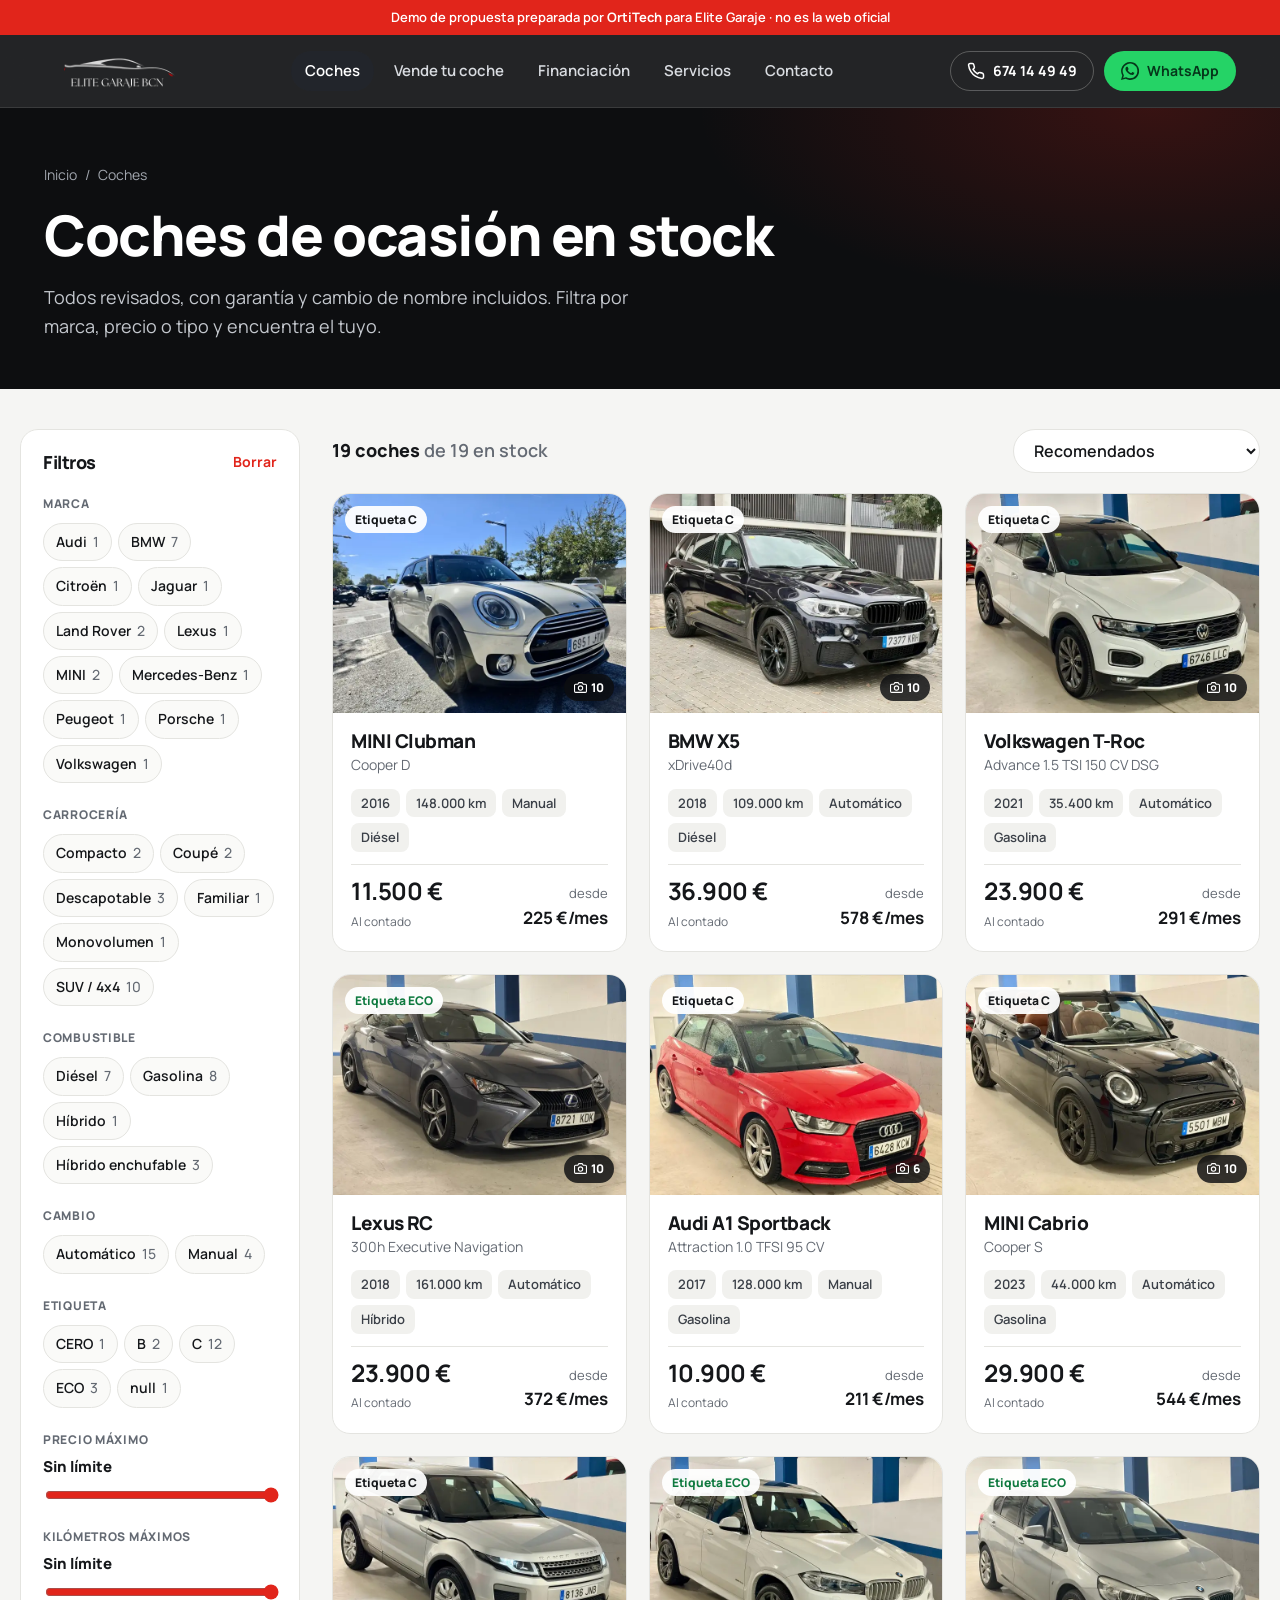
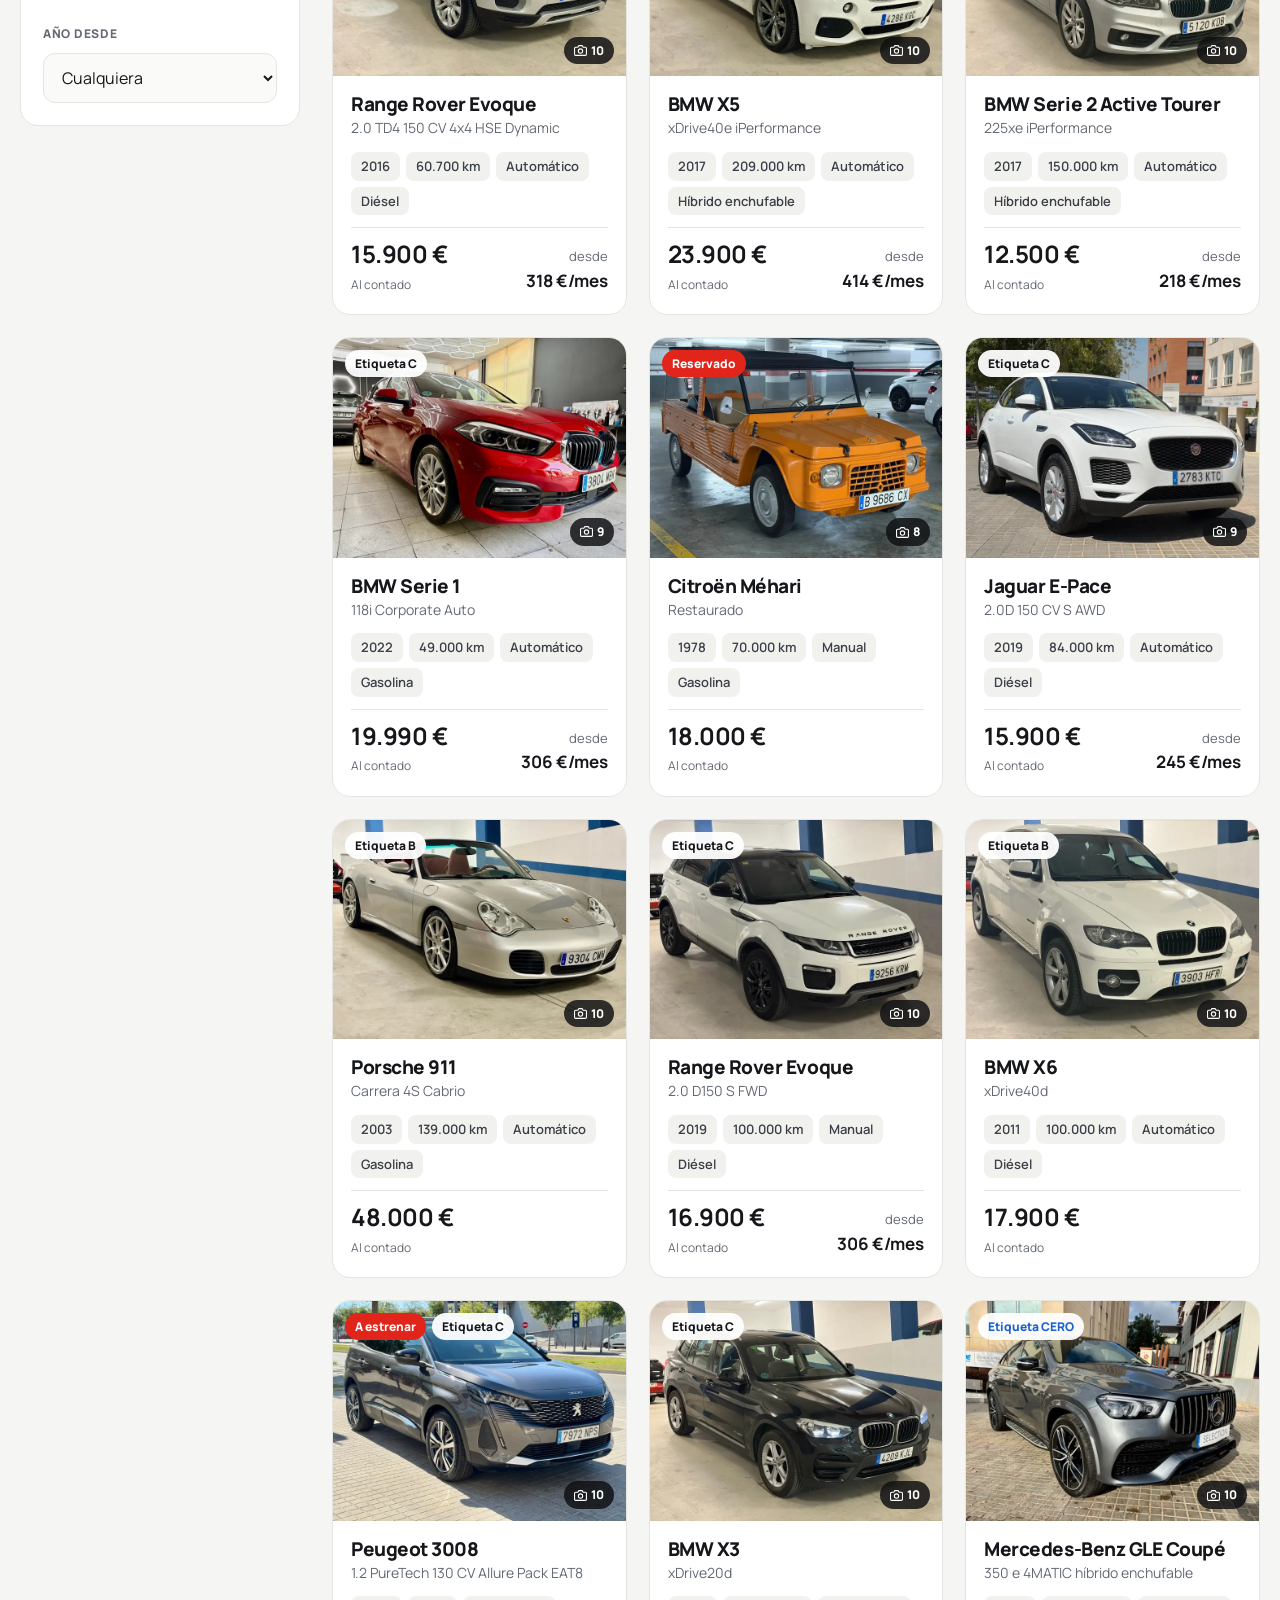
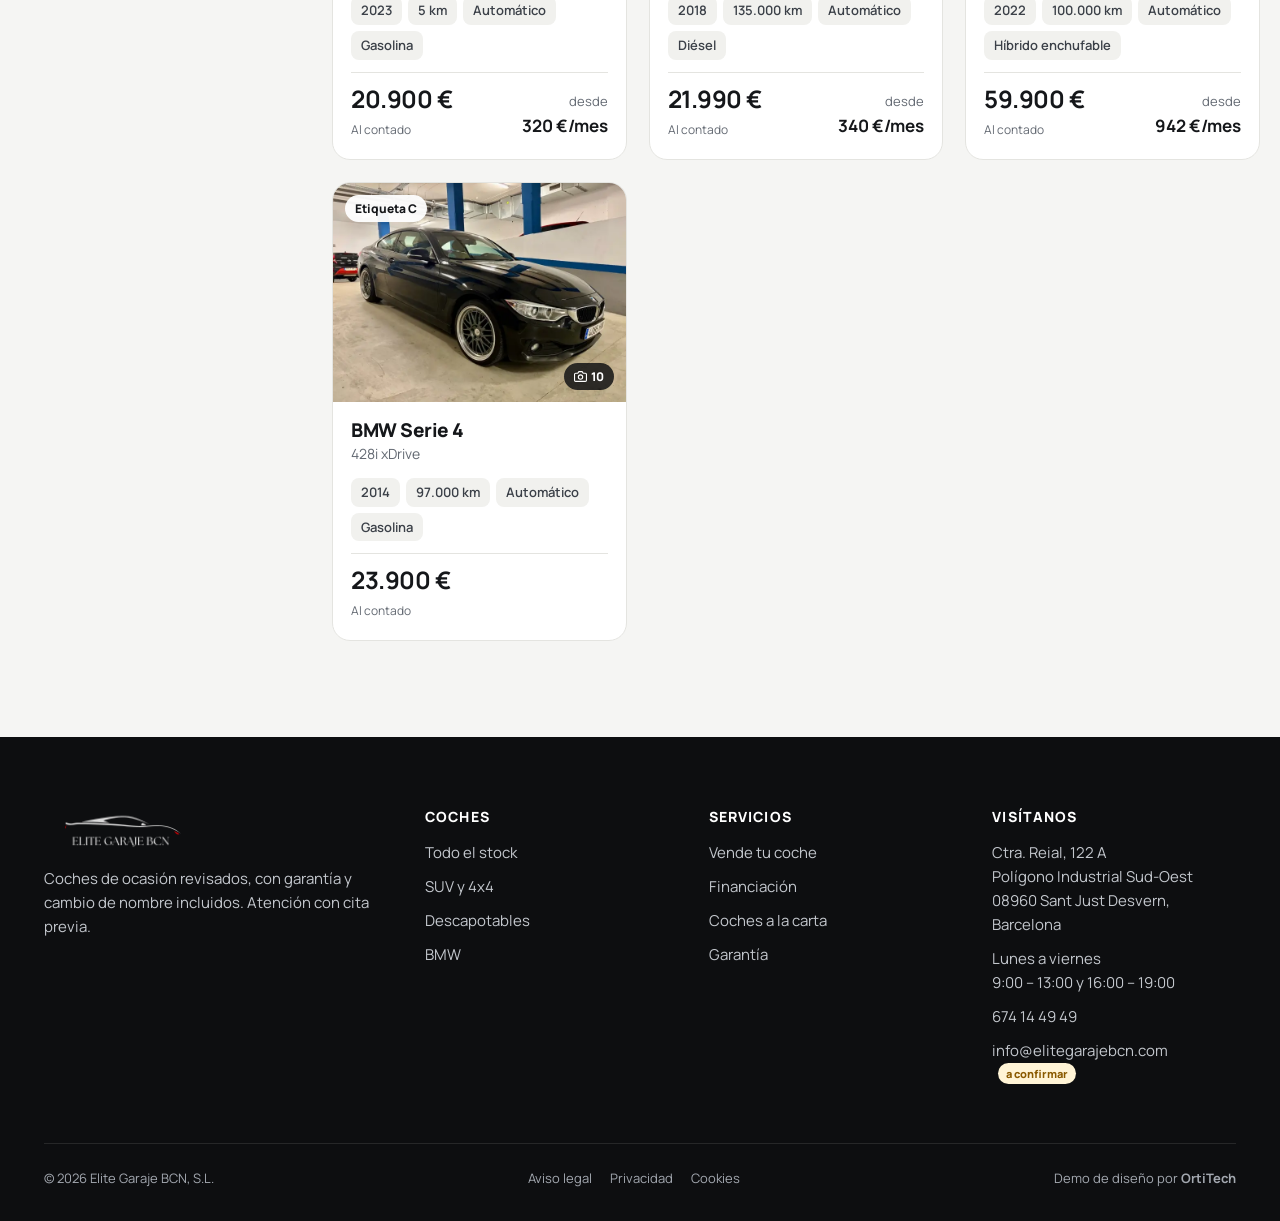
==== elitegaraje/coche.html @ fd4e3a46 "Demo Elite Garaje: web nueva de concesionario con el stock real Stock de 19 coches con filtros y fic" ====
<!doctype html>
<html lang="es">
<head>
<meta charset="utf-8">
<meta name="viewport" content="width=device-width, initial-scale=1, viewport-fit=cover">
<meta name="robots" content="noindex, nofollow">
<title>Coche · Elite Garaje (demo de OrtiTech)</title>
<meta name="description" content="Demo de propuesta preparada por OrtiTech para Elite Garaje. No es la web oficial del concesionario.">
<meta name="theme-color" content="#0d0e10">
<link rel="icon" href="img/favicon.png">
<link rel="preconnect" href="https://fonts.googleapis.com">
<link rel="preconnect" href="https://fonts.gstatic.com" crossorigin>
<link href="https://fonts.googleapis.com/css2?family=Manrope:wght@400;500;600;700;800&display=swap" rel="stylesheet">
<link rel="stylesheet" href="css/styles.css?v=4">
</head>
<body data-page="coche">
<div id="top"></div>

<main>
  <div class="wrap">
    <nav class="crumbs" aria-label="Migas" style="margin:22px 0 0;color:var(--muted)"><a href="index.html">Inicio</a><span>/</span><a href="coches.html">Coches</a><span>/</span><span id="crumb"></span></nav>
    <div class="detail">
      <div>
        <div class="gallery" id="gallery"></div>
        <div id="info" style="margin-top:18px"></div>
      </div>
      <aside class="buy" id="buy"></aside>
    </div>
  </div>

  <section style="padding-top:0">
    <div class="wrap">
      <div class="head"><div><span class="eyebrow">También te puede interesar</span><h2 class="title">Coches parecidos</h2></div><a class="btn ghost" href="coches.html">Ver todo el stock →</a></div>
      <div class="grid" id="parecidos"></div>
    </div>
  </section>
</main>

<div class="modal" id="modal" role="dialog" aria-modal="true" aria-labelledby="m-title">
  <div class="panel">
    <button class="x" aria-label="Cerrar">×</button>
    <form class="demo-form" style="display:grid;gap:16px">
      <div><h2 id="m-title" style="font-size:24px">Me interesa este coche</h2><p class="muted" id="m-coche" style="margin-top:6px"></p></div>
      <div class="row2">
        <div class="field"><label for="m-nombre">Nombre</label><input id="m-nombre" name="nombre" required autocomplete="name"></div>
        <div class="field"><label for="m-tel">Teléfono</label><input id="m-tel" name="telefono" type="tel" required autocomplete="tel"></div>
      </div>
      <div class="field"><label for="m-email">Email</label><input id="m-email" name="email" type="email" autocomplete="email"></div>
      <div class="field"><label for="m-msg">¿Algo que quieras preguntar?</label><textarea id="m-msg" name="mensaje" placeholder="Por ejemplo: ¿puedo ir a verlo el sábado? ¿Aceptáis mi coche como parte del pago?"></textarea></div>
      <label class="check"><input type="checkbox" required> He leído y acepto la política de privacidad.</label>
      <button class="btn red block" type="submit">Enviar</button>
      <p class="note">Demo: este formulario no envía nada. En la web real, os llega al momento al email y al móvil.</p>
    </form>
    <div class="done"><div class="ok"><i data-i="check"></i></div><h3>¡Recibido!</h3><p class="muted">Te llamamos en breve para resolver tus dudas y darte cita.</p></div>
  </div>
</div>

<div id="bottom"></div>
<script src="js/coches.js?v=4"></script>
<script src="js/app.js?v=4"></script>
</body>
</html>
---- elitegaraje/css/styles.css ----
/* Elite Garaje · demo de OrtiTech */
:root {
  --ink: #0d0e10;
  --ink-2: #16181c;
  --ink-3: #22252b;
  --paper: #f5f5f3;
  --card: #ffffff;
  --line: #e4e4e0;
  --line-dark: rgba(255, 255, 255, .1);
  --text: #15171a;
  --muted: #646a73;
  --muted-dark: #a3a8b0;
  --red: #e1251b;
  --red-2: #ff4136;
  --green: #1f9d55;
  --radius: 18px;
  --radius-s: 12px;
  --shadow: 0 1px 2px rgba(13, 14, 16, .05), 0 8px 28px rgba(13, 14, 16, .07);
  --wrap: 1240px;
  --font: "Manrope", -apple-system, BlinkMacSystemFont, "Segoe UI", Roboto, sans-serif;
}

*, *::before, *::after { box-sizing: border-box; }
html { -webkit-text-size-adjust: 100%; scroll-behavior: smooth; }
body {
  margin: 0; background: var(--paper); color: var(--text); font: 16px/1.6 var(--font);
  -webkit-font-smoothing: antialiased; overflow-x: hidden;
}
img { max-width: 100%; display: block; }
a { color: inherit; }
button, input, select, textarea { font: inherit; color: inherit; }
h1, h2, h3, h4 { margin: 0; line-height: 1.12; letter-spacing: -.025em; font-weight: 800; }
p { margin: 0; }
.wrap { width: 100%; max-width: var(--wrap); margin: 0 auto; padding: 0 24px; }
.sr { position: absolute; width: 1px; height: 1px; overflow: hidden; clip: rect(0 0 0 0); }

/* Franja de demo */
.demo-bar {
  position: relative; z-index: 70; background: var(--red); color: #fff; font-size: 13px; font-weight: 600;
  text-align: center; padding: 7px 16px;
}
.demo-bar .short { display: none; }

/* Navegación */
.nav {
  position: sticky; top: 0; z-index: 60; background: rgba(13, 14, 16, .9); color: #fff;
  backdrop-filter: saturate(1.4) blur(14px); -webkit-backdrop-filter: saturate(1.4) blur(14px);
  border-bottom: 1px solid var(--line-dark);
}
.nav .wrap { display: flex; align-items: center; justify-content: space-between; height: 72px; gap: 20px; }
.nav .logo img { height: 38px; width: auto; }
.nav ul { display: flex; gap: 6px; list-style: none; margin: 0; padding: 0; }
.nav ul a {
  display: block; padding: 8px 14px; border-radius: 999px; text-decoration: none; font-size: 15px;
  font-weight: 600; color: #d9dce1; transition: background .2s, color .2s;
}
.nav ul a:hover { background: var(--ink-3); color: #fff; }
.nav ul a.on { color: #fff; background: var(--ink-3); }
.nav .right { display: flex; align-items: center; gap: 10px; }
.burger {
  display: none; width: 44px; height: 44px; border: 1px solid var(--line-dark); border-radius: 12px;
  background: transparent; cursor: pointer; align-items: center; justify-content: center;
}
.burger span, .burger span::before, .burger span::after {
  display: block; width: 18px; height: 2px; background: #fff; border-radius: 2px; position: relative; content: "";
  transition: transform .25s, background .25s;
}
.burger span::before { position: absolute; top: -6px; }
.burger span::after { position: absolute; top: 6px; }
.nav.open .burger span { background: transparent; }
.nav.open .burger span::before { transform: translateY(6px) rotate(45deg); }
.nav.open .burger span::after { transform: translateY(-6px) rotate(-45deg); }

/* Botones */
.btn {
  display: inline-flex; align-items: center; justify-content: center; gap: 8px; min-height: 48px;
  padding: 0 22px; border-radius: 999px; border: 1px solid transparent; font-weight: 700; font-size: 15px;
  text-decoration: none; cursor: pointer; white-space: nowrap; transition: transform .15s, background .2s, border-color .2s, color .2s;
}
.btn:active { transform: scale(.98); }
.btn svg { width: 18px; height: 18px; flex: none; }
.btn.red { background: var(--red); color: #fff; }
.btn.red:hover { background: var(--red-2); }
.btn.dark { background: var(--ink); color: #fff; }
.btn.dark:hover { background: var(--ink-3); }
.btn.light { background: #fff; color: var(--ink); }
.btn.ghost { border-color: var(--line); background: transparent; }
.btn.ghost:hover { border-color: var(--text); }
.btn.ghost-dark { border-color: rgba(255, 255, 255, .25); color: #fff; background: transparent; }
.btn.ghost-dark:hover { border-color: #fff; }
.btn.wa { background: #25d366; color: #06371b; }
.btn.wa:hover { background: #3ee07a; }
.btn.sm { min-height: 40px; padding: 0 16px; font-size: 14px; }
.btn.block { width: 100%; }

/* Secciones */
section { padding: 96px 0; }
.dark { background: var(--ink); color: #fff; }
.dark .muted, .dark .lead { color: var(--muted-dark); }
.eyebrow {
  display: inline-flex; align-items: center; gap: 8px; font-size: 13px; font-weight: 800; letter-spacing: .12em;
  text-transform: uppercase; color: var(--red); margin-bottom: 14px;
}
.eyebrow::before { content: ""; width: 18px; height: 2px; background: currentColor; }
.title { font-size: clamp(30px, 4.2vw, 48px); }
.lead { font-size: 18px; color: var(--muted); max-width: 640px; margin-top: 16px; }
.muted { color: var(--muted); }
.head { display: flex; align-items: flex-end; justify-content: space-between; gap: 24px; margin-bottom: 40px; flex-wrap: wrap; }

/* Portada */
.hero {
  position: relative; overflow: hidden; padding: 72px 0 88px; color: #fff; background:
    radial-gradient(900px 500px at 85% 10%, rgba(225, 37, 27, .22), transparent 60%),
    radial-gradient(700px 400px at 0% 100%, rgba(255, 255, 255, .05), transparent 60%), var(--ink);
}
.hero .wrap { display: grid; grid-template-columns: 1.05fr 1fr; gap: 56px; align-items: center; }
.hero h1 { font-size: clamp(38px, 5.6vw, 68px); letter-spacing: -.035em; }
.hero h1 em { font-style: normal; color: var(--red-2); }
.hero .lead { color: #c3c7cd; font-size: 19px; }
.hero .ctas { display: flex; gap: 12px; margin-top: 32px; flex-wrap: wrap; }
.rating {
  display: inline-flex; align-items: center; gap: 10px; margin-bottom: 22px; padding: 6px 14px 6px 8px;
  border-radius: 999px; background: rgba(255, 255, 255, .06); border: 1px solid var(--line-dark); font-size: 14px; color: #d9dce1;
}
.rating b { color: #fff; }
.rating .stars { color: #fbbc04; letter-spacing: 1px; }
.rating .g { width: 22px; height: 22px; border-radius: 50%; background: #fff; display: grid; place-items: center; font-weight: 800; color: #4285f4; font-size: 13px; }

.mosaic { display: grid; grid-template-columns: 1fr 1fr; gap: 14px; transform: rotate(-2deg); }
.mosaic a { position: relative; display: block; border-radius: var(--radius); overflow: hidden; aspect-ratio: 4 / 3; background: var(--ink-3); }
.mosaic a:nth-child(2) { transform: translateY(28px); }
.mosaic a:nth-child(4) { transform: translateY(28px); }
.mosaic img { width: 100%; height: 100%; object-fit: cover; transition: transform .5s; }
.mosaic a:hover img { transform: scale(1.05); }
.mosaic span {
  position: absolute; left: 10px; bottom: 10px; right: 10px; padding: 6px 10px; border-radius: 10px;
  background: rgba(13, 14, 16, .78); backdrop-filter: blur(6px); font-size: 13px; font-weight: 700; display: flex; justify-content: space-between; gap: 8px;
}
.mosaic span i { font-style: normal; color: var(--red-2); white-space: nowrap; }

/* Buscador rápido */
.finder {
  position: relative; z-index: 3; margin-top: -44px; background: #fff; border-radius: 22px; box-shadow: var(--shadow);
  padding: 18px; display: grid; grid-template-columns: repeat(3, 1fr) auto; gap: 12px; border: 1px solid var(--line);
}
.field { display: flex; flex-direction: column; gap: 6px; }
.field label, .field .lbl { font-size: 12px; font-weight: 800; letter-spacing: .06em; text-transform: uppercase; color: var(--muted); }
.field input, .field select, .field textarea {
  width: 100%; min-height: 50px; border: 1px solid var(--line); background: #fafaf8; border-radius: var(--radius-s);
  padding: 12px 14px; font-size: 16px; outline: none; transition: border-color .2s, box-shadow .2s;
}
.field textarea { min-height: 120px; resize: vertical; }
.field input:focus, .field select:focus, .field textarea:focus { border-color: var(--text); box-shadow: 0 0 0 4px rgba(13, 14, 16, .06); background: #fff; }
.finder .btn { align-self: end; min-height: 50px; }

/* Ventajas */
.perks { padding: 56px 0 0; }
.perks .wrap { display: grid; grid-template-columns: repeat(4, 1fr); gap: 16px; }
.perk { display: flex; gap: 14px; align-items: flex-start; }
.perk .ic { flex: none; width: 46px; height: 46px; border-radius: 14px; background: #fff; border: 1px solid var(--line); display: grid; place-items: center; color: var(--red); }
.perk .ic svg { width: 22px; height: 22px; }
.perk b { display: block; font-size: 15px; }
.perk small { color: var(--muted); font-size: 14px; line-height: 1.45; display: block; }

/* Tarjetas de coche */
.grid { display: grid; grid-template-columns: repeat(3, 1fr); gap: 22px; }
.car {
  position: relative; display: flex; flex-direction: column; background: var(--card); border-radius: var(--radius);
  overflow: hidden; text-decoration: none; border: 1px solid var(--line); transition: transform .25s, box-shadow .25s;
}
.car:hover { transform: translateY(-3px); box-shadow: var(--shadow); }
.car .ph { position: relative; aspect-ratio: 4 / 3; background: #e9e9e5; overflow: hidden; }
.car .ph img { width: 100%; height: 100%; object-fit: cover; transition: transform .5s; }
.car:hover .ph img { transform: scale(1.04); }
.badges { position: absolute; top: 12px; left: 12px; display: flex; gap: 6px; flex-wrap: wrap; }
.badge {
  display: inline-flex; align-items: center; gap: 4px; padding: 4px 10px; border-radius: 999px; font-size: 12px;
  font-weight: 800; background: rgba(255, 255, 255, .94); color: var(--text);
}
.badge.red { background: var(--red); color: #fff; }
.badge.dark { background: rgba(13, 14, 16, .82); color: #fff; }
.tag-eco { color: #0f7a3f; }
.tag-cero { color: #1a5fd0; }
.car .count { position: absolute; right: 12px; bottom: 12px; }
.car .body { padding: 18px 18px 20px; display: flex; flex-direction: column; gap: 12px; flex: 1; }
.car h3 { font-size: 19px; }
.car .ver { color: var(--muted); font-size: 14px; margin-top: 2px; white-space: nowrap; overflow: hidden; text-overflow: ellipsis; }
.chips { display: flex; flex-wrap: wrap; gap: 6px; }
.chip { font-size: 13px; font-weight: 600; padding: 4px 10px; border-radius: 8px; background: #f1f1ee; color: #3b4048; }
.price { display: flex; align-items: flex-end; justify-content: space-between; gap: 10px; margin-top: auto; padding-top: 14px; border-top: 1px solid var(--line); }
.price b { font-size: 24px; letter-spacing: -.02em; line-height: 1; }
.price small { display: block; font-size: 12px; color: var(--muted); margin-top: 4px; }
.price .fin { text-align: right; font-size: 13px; color: var(--muted); }
.price .fin strong { display: block; color: var(--text); font-size: 17px; }

/* Categorías */
.cats { display: grid; grid-template-columns: repeat(6, 1fr); gap: 12px; }
.cat {
  display: flex; flex-direction: column; gap: 4px; padding: 18px; border-radius: var(--radius-s); text-decoration: none;
  background: var(--ink-2); border: 1px solid var(--line-dark); transition: border-color .2s, background .2s;
}
.cat:hover { border-color: var(--red); background: var(--ink-3); }
.cat b { font-size: 16px; }
.cat small { color: var(--muted-dark); }

/* Servicios */
.services { display: grid; grid-template-columns: repeat(4, 1fr); gap: 18px; }
.service {
  background: #fff; border: 1px solid var(--line); border-radius: var(--radius); padding: 26px; display: flex;
  flex-direction: column; gap: 12px; text-decoration: none;
}
.service .ic { width: 52px; height: 52px; border-radius: 16px; background: #fdeceb; color: var(--red); display: grid; place-items: center; }
.service .ic svg { width: 26px; height: 26px; }
.service h3 { font-size: 20px; }
.service p { color: var(--muted); font-size: 15px; }
.service .more { margin-top: auto; font-weight: 700; font-size: 14px; color: var(--red); }

/* Bloque dividido */
.split { display: grid; grid-template-columns: 1fr 1fr; gap: 64px; align-items: center; }
.split .img { border-radius: 24px; overflow: hidden; aspect-ratio: 4 / 3.4; }
.split .img img { width: 100%; height: 100%; object-fit: cover; }
.ticks { list-style: none; padding: 0; margin: 26px 0 0; display: grid; gap: 14px; }
.ticks li { display: flex; gap: 12px; align-items: flex-start; }
.ticks li::before {
  content: ""; flex: none; width: 24px; height: 24px; border-radius: 50%; margin-top: 1px;
  background: var(--red) url("data:image/svg+xml,%3Csvg xmlns='http://www.w3.org/2000/svg' viewBox='0 0 24 24' fill='none' stroke='white' stroke-width='3' stroke-linecap='round' stroke-linejoin='round'%3E%3Cpath d='M5 12l5 5L20 7'/%3E%3C/svg%3E") center / 14px no-repeat;
}

/* Opiniones */
.reviews { display: grid; grid-template-columns: repeat(3, 1fr); gap: 18px; }
.review { background: var(--ink-2); border: 1px solid var(--line-dark); border-radius: var(--radius); padding: 28px; display: flex; flex-direction: column; gap: 18px; }
.review .stars { color: #fbbc04; letter-spacing: 2px; }
.review p { font-size: 17px; color: #e6e8eb; }
.review .who { display: flex; align-items: center; gap: 12px; margin-top: auto; }
.review .av { width: 40px; height: 40px; border-radius: 50%; background: var(--red); display: grid; place-items: center; font-weight: 800; }

/* Preguntas frecuentes */
.faq { max-width: 860px; margin: 0 auto; display: grid; gap: 10px; }
.faq details { background: #fff; border: 1px solid var(--line); border-radius: var(--radius-s); }
.faq summary {
  list-style: none; cursor: pointer; padding: 20px 56px 20px 22px; font-weight: 700; font-size: 17px; position: relative;
}
.faq summary::-webkit-details-marker { display: none; }
.faq summary::after {
  content: "+"; position: absolute; right: 20px; top: 50%; transform: translateY(-50%); width: 28px; height: 28px; border-radius: 50%;
  background: #f1f1ee; display: grid; place-items: center; font-size: 20px; font-weight: 600; transition: transform .2s;
}
.faq details[open] summary::after { transform: translateY(-50%) rotate(45deg); }
.faq details p { padding: 0 22px 22px; color: var(--muted); }

/* Llamada a la acción */
.cta {
  border-radius: 28px; padding: 56px; display: grid; grid-template-columns: 1.4fr auto; gap: 32px; align-items: center;
  background: radial-gradient(600px 300px at 100% 0%, rgba(225, 37, 27, .35), transparent 70%), var(--ink); color: #fff;
}
.cta .lead { color: #c3c7cd; }
.cta .ctas { display: flex; gap: 12px; flex-wrap: wrap; }

/* Visítanos */
.visit { display: grid; grid-template-columns: 1fr 1.3fr; gap: 24px; }
.info-card { background: #fff; border: 1px solid var(--line); border-radius: var(--radius); padding: 28px; display: grid; gap: 22px; align-content: start; }
.info-row { display: flex; gap: 14px; align-items: flex-start; }
.info-row .ic { flex: none; width: 42px; height: 42px; border-radius: 12px; background: #f1f1ee; display: grid; place-items: center; }
.info-row .ic svg { width: 20px; height: 20px; }
.info-row small { display: block; font-size: 12px; font-weight: 800; letter-spacing: .06em; text-transform: uppercase; color: var(--muted); }
.info-row a { text-decoration: none; font-weight: 700; }
.info-row a:hover { color: var(--red); }
.pill-soon { display: inline-block; margin-left: 6px; padding: 2px 8px; border-radius: 999px; background: #fff4d6; color: #8a5a00; font-size: 11px; font-weight: 800; vertical-align: 2px; }
.map { border-radius: var(--radius); overflow: hidden; min-height: 380px; border: 1px solid var(--line); background: #e9e9e5; }
.map iframe { width: 100%; height: 100%; min-height: 380px; border: 0; display: block; }

/* Pie */
footer { background: var(--ink); color: #c3c7cd; padding: 72px 0 32px; font-size: 15px; }
footer .cols { display: grid; grid-template-columns: 1.4fr 1fr 1fr 1fr; gap: 40px; }
footer img { height: 40px; width: auto; margin-bottom: 18px; }
footer h4 { color: #fff; font-size: 14px; letter-spacing: .08em; text-transform: uppercase; margin-bottom: 16px; }
footer ul { list-style: none; padding: 0; margin: 0; display: grid; gap: 10px; }
footer a { text-decoration: none; }
footer a:hover { color: #fff; }
footer .legal { margin-top: 56px; padding-top: 24px; border-top: 1px solid var(--line-dark); display: flex; justify-content: space-between; gap: 16px; flex-wrap: wrap; font-size: 13px; color: var(--muted-dark); }
footer .legal nav { display: flex; gap: 18px; flex-wrap: wrap; }

/* Barra de acciones en el móvil */
.mbar {
  display: none; position: fixed; left: 0; right: 0; bottom: 0; z-index: 55; padding: 10px 12px calc(10px + env(safe-area-inset-bottom));
  background: rgba(255, 255, 255, .94); backdrop-filter: blur(12px); -webkit-backdrop-filter: blur(12px); border-top: 1px solid var(--line);
  gap: 10px; grid-template-columns: 1fr 1fr;
}
.mbar .btn { min-height: 48px; }

/* Cabecera de página interior */
.page-head { padding: 56px 0 48px; background: radial-gradient(700px 300px at 90% 0%, rgba(225, 37, 27, .2), transparent 65%), var(--ink); color: #fff; }
.page-head h1 { font-size: clamp(34px, 5vw, 56px); }
.page-head .lead { color: #c3c7cd; }
.crumbs { display: flex; gap: 8px; font-size: 14px; color: var(--muted-dark); margin-bottom: 18px; flex-wrap: wrap; }
.crumbs a { text-decoration: none; }
.crumbs a:hover { color: #fff; }

/* Stock */
.stock { display: grid; grid-template-columns: 280px 1fr; gap: 32px; align-items: start; padding: 40px 0 96px; }
.filters { position: sticky; top: 96px; background: #fff; border: 1px solid var(--line); border-radius: var(--radius); padding: 22px; display: grid; gap: 22px; }
.filters h3 { font-size: 18px; display: flex; justify-content: space-between; align-items: center; }
.filters h3 button { border: 0; background: none; color: var(--red); font-weight: 700; font-size: 14px; cursor: pointer; padding: 0; }
.fgroup { display: grid; gap: 10px; }
.fgroup > .lbl { font-size: 12px; font-weight: 800; letter-spacing: .06em; text-transform: uppercase; color: var(--muted); }
.opts { display: flex; flex-wrap: wrap; gap: 6px; }
.opt { position: relative; }
.opt input { position: absolute; opacity: 0; inset: 0; cursor: pointer; }
.opt span {
  display: inline-flex; gap: 6px; padding: 7px 12px; border-radius: 999px; border: 1px solid var(--line); font-size: 14px; font-weight: 600;
  background: #fafaf8; transition: all .15s; cursor: pointer;
}
.opt span em { font-style: normal; color: var(--muted); font-weight: 500; }
.opt input:checked + span { background: var(--ink); border-color: var(--ink); color: #fff; }
.opt input:checked + span em { color: #aab; }
.opt input:focus-visible + span { outline: 2px solid var(--red); outline-offset: 2px; }
.range { display: grid; gap: 6px; }
.range output { font-weight: 800; font-size: 15px; }
input[type=range] { width: 100%; accent-color: var(--red); }
.toolbar { display: flex; justify-content: space-between; align-items: center; gap: 12px; margin-bottom: 20px; flex-wrap: wrap; }
.toolbar .n { font-size: 18px; font-weight: 800; }
.toolbar .n span { color: var(--muted); font-weight: 600; }
.toolbar select { min-height: 44px; border-radius: 999px; border: 1px solid var(--line); padding: 0 16px; background: #fff; font-weight: 600; }
.toolbar .filt-btn { display: none; }
.toolbar .tools { display: flex; gap: 8px; min-width: 0; }
.empty { padding: 64px 24px; text-align: center; background: #fff; border-radius: var(--radius); border: 1px dashed var(--line); }
.stock .grid { grid-template-columns: repeat(2, 1fr); }
@media (min-width: 1180px) { .stock .grid { grid-template-columns: repeat(3, 1fr); } }

/* Ficha del coche */
.detail { display: grid; grid-template-columns: minmax(0, 1fr) 380px; gap: 32px; align-items: start; padding: 28px 0 96px; }
.gallery { display: grid; gap: 10px; }
.gallery .main { position: relative; border-radius: var(--radius); overflow: hidden; aspect-ratio: 4 / 3; background: #e9e9e5; cursor: zoom-in; touch-action: pan-y; }
.gallery .main img { width: 100%; height: 100%; object-fit: cover; }
.gallery .arrow {
  position: absolute; top: 50%; transform: translateY(-50%); width: 46px; height: 46px; border-radius: 50%; border: 0;
  background: rgba(255, 255, 255, .92); display: grid; place-items: center; cursor: pointer; box-shadow: var(--shadow);
}
.gallery .arrow svg { width: 20px; height: 20px; }
.gallery .prev { left: 14px; } .gallery .next { right: 14px; }
.gallery .num { position: absolute; right: 14px; bottom: 14px; }
.thumbs { display: flex; gap: 8px; overflow-x: auto; scrollbar-width: none; padding-bottom: 2px; }
.thumbs::-webkit-scrollbar { display: none; }
.thumbs button { flex: none; width: 96px; aspect-ratio: 4 / 3; border-radius: 10px; overflow: hidden; border: 2px solid transparent; padding: 0; cursor: pointer; background: #e9e9e5; opacity: .65; transition: opacity .2s, border-color .2s; }
.thumbs button.on { border-color: var(--red); opacity: 1; }
.thumbs img { width: 100%; height: 100%; object-fit: cover; }

.box { background: #fff; border: 1px solid var(--line); border-radius: var(--radius); padding: 28px; }
.box + .box { margin-top: 18px; }
.box h2 { font-size: 22px; margin-bottom: 18px; }
.specs { display: grid; grid-template-columns: repeat(4, 1fr); gap: 10px; }
.spec { background: #f6f6f3; border-radius: var(--radius-s); padding: 14px; }
.spec small { display: block; font-size: 12px; font-weight: 800; letter-spacing: .05em; text-transform: uppercase; color: var(--muted); }
.spec b { font-size: 16px; }
.equip { columns: 2; column-gap: 28px; list-style: none; padding: 0; margin: 0; }
.equip li { break-inside: avoid; padding: 8px 0 8px 28px; position: relative; border-bottom: 1px solid #f0f0ec; font-size: 15px; }
.equip li::before { content: ""; position: absolute; left: 0; top: 13px; width: 16px; height: 16px; border-radius: 50%; background: #fdeceb url("data:image/svg+xml,%3Csvg xmlns='http://www.w3.org/2000/svg' viewBox='0 0 24 24' fill='none' stroke='%23e1251b' stroke-width='3.5' stroke-linecap='round' stroke-linejoin='round'%3E%3Cpath d='M5 12l5 5L20 7'/%3E%3C/svg%3E") center / 10px no-repeat; }
.tech { width: 100%; border-collapse: collapse; }
.tech td { padding: 12px 0; border-bottom: 1px solid #f0f0ec; font-size: 15px; }
.tech td:last-child { text-align: right; font-weight: 700; }

.buy { position: sticky; top: 96px; display: grid; gap: 18px; }
.buy .box { padding: 26px; }
.buy h1 { font-size: 30px; }
.buy .ver { color: var(--muted); margin-top: 6px; }
.buy .chips { margin-top: 16px; }
.big-price { margin-top: 22px; padding-top: 22px; border-top: 1px solid var(--line); display: grid; gap: 14px; }
.big-price .row { display: flex; justify-content: space-between; align-items: baseline; gap: 12px; }
.big-price .row b { font-size: 34px; letter-spacing: -.03em; line-height: 1; }
.big-price small { color: var(--muted); font-size: 13px; }
.fin-card { background: #f6f6f3; border-radius: var(--radius-s); padding: 14px 16px; display: flex; justify-content: space-between; align-items: center; gap: 12px; }
.fin-card strong { font-size: 22px; }
.fin-card a { font-size: 14px; font-weight: 700; color: var(--red); text-decoration: none; white-space: nowrap; }
.buy .actions { display: grid; gap: 10px; margin-top: 20px; }
.buy .actions .two { display: grid; grid-template-columns: 1fr 1fr; gap: 10px; }
.reserve { display: flex; gap: 12px; align-items: center; padding: 16px; border-radius: var(--radius-s); border: 1px dashed #d8d8d2; font-size: 14px; }
.reserve b { display: block; font-size: 15px; }
.included { display: grid; gap: 10px; font-size: 15px; }
.included div { display: flex; gap: 10px; align-items: center; }
.included svg { width: 20px; height: 20px; color: var(--green); flex: none; }

/* Visor a pantalla completa */
.lightbox { position: fixed; inset: 0; z-index: 90; background: rgba(8, 9, 10, .96); display: none; align-items: center; justify-content: center; touch-action: pan-y; }
.lightbox.on { display: flex; }
.lightbox img { max-width: 94vw; max-height: 84vh; border-radius: 10px; }
.lightbox .x { position: absolute; top: 16px; right: 16px; width: 48px; height: 48px; border-radius: 50%; border: 0; background: rgba(255, 255, 255, .12); color: #fff; font-size: 26px; cursor: pointer; }
.lightbox .arrow { position: absolute; top: 50%; transform: translateY(-50%); width: 52px; height: 52px; border-radius: 50%; border: 0; background: rgba(255, 255, 255, .12); color: #fff; display: grid; place-items: center; cursor: pointer; }
.lightbox .arrow svg { width: 22px; height: 22px; }
.lightbox .prev { left: 16px; } .lightbox .next { right: 16px; }
.lightbox .num { position: absolute; bottom: 20px; left: 50%; transform: translateX(-50%); color: #fff; font-weight: 700; }

/* Formularios por pasos y calculadora */
.panel { background: #fff; border: 1px solid var(--line); border-radius: 24px; padding: 36px; box-shadow: var(--shadow); }
.steps { display: grid; grid-template-columns: repeat(4, 1fr); gap: 8px; margin-bottom: 30px; }
.steps div { font-size: 13px; font-weight: 700; color: var(--muted); }
.steps div::before { content: ""; display: block; height: 4px; border-radius: 4px; background: var(--line); margin-bottom: 10px; transition: background .3s; }
.steps div.on { color: var(--text); }
.steps div.on::before { background: var(--red); }
.step { display: none; }
.step.on { display: grid; gap: 18px; animation: fade .3s; }
@keyframes fade { from { opacity: 0; transform: translateY(6px); } to { opacity: 1; transform: none; } }
.row2 { display: grid; grid-template-columns: 1fr 1fr; gap: 16px; }
.row3 { display: grid; grid-template-columns: repeat(3, 1fr); gap: 16px; }
.step-nav { display: flex; justify-content: space-between; gap: 12px; margin-top: 8px; }
.drop {
  border: 2px dashed var(--line); border-radius: var(--radius); padding: 30px; text-align: center; cursor: pointer; position: relative;
  transition: border-color .2s, background .2s;
}
.drop:hover { border-color: var(--red); background: #fffafa; }
.drop input { position: absolute; inset: 0; opacity: 0; cursor: pointer; }
.previews { display: grid; grid-template-columns: repeat(auto-fill, minmax(90px, 1fr)); gap: 8px; }
.previews img { aspect-ratio: 1; object-fit: cover; border-radius: 10px; width: 100%; }
.check { display: flex; gap: 10px; align-items: flex-start; font-size: 14px; color: var(--muted); }
.check input { width: 18px; height: 18px; margin-top: 2px; accent-color: var(--red); flex: none; }
.done { text-align: center; padding: 30px 10px; display: none; gap: 14px; justify-items: center; }
.done.on { display: grid; animation: fade .3s; }
.done .ok { width: 64px; height: 64px; border-radius: 50%; background: #e6f6ec; color: var(--green); display: grid; place-items: center; }
.done .ok svg { width: 32px; height: 32px; }
.note { font-size: 13px; color: var(--muted); background: #f6f6f3; border-radius: 10px; padding: 10px 14px; }

.calc { display: grid; grid-template-columns: 1.1fr 1fr; gap: 0; border-radius: 24px; overflow: hidden; border: 1px solid var(--line); box-shadow: var(--shadow); }
.calc .in { background: #fff; padding: 36px; display: grid; gap: 22px; }
.calc .out { background: var(--ink); color: #fff; padding: 36px; display: grid; gap: 18px; align-content: center; }
.calc .out .q { font-size: clamp(48px, 6vw, 68px); font-weight: 800; letter-spacing: -.04em; line-height: 1; }
.calc .out .q small { font-size: 22px; color: var(--muted-dark); font-weight: 700; letter-spacing: 0; }
.calc .out dl { display: grid; grid-template-columns: 1fr auto; gap: 10px 16px; margin: 0; font-size: 15px; color: #c3c7cd; }
.calc .out dd { margin: 0; color: #fff; font-weight: 700; text-align: right; }
.terms { display: flex; flex-wrap: wrap; gap: 8px; }
.terms .opt span { padding: 9px 16px; }

/* Modal de contacto */
.modal { position: fixed; inset: 0; z-index: 95; background: rgba(8, 9, 10, .6); display: none; align-items: center; justify-content: center; padding: 16px; }
.modal.on { display: flex; }
.modal .panel { width: 100%; max-width: 520px; max-height: 92vh; overflow: auto; position: relative; }
.modal .x { position: absolute; top: 14px; right: 14px; width: 40px; height: 40px; border-radius: 50%; border: 0; background: #f1f1ee; font-size: 22px; cursor: pointer; }

/* Aviso de demo */
.toast {
  position: fixed; left: 50%; bottom: 24px; z-index: 99; transform: translate(-50%, 20px); opacity: 0; pointer-events: none;
  background: var(--ink); color: #fff; padding: 14px 20px; border-radius: 14px; font-size: 14px; max-width: min(92vw, 460px);
  box-shadow: 0 10px 40px rgba(0, 0, 0, .3); transition: opacity .25s, transform .25s; border-left: 4px solid var(--red);
}
.toast.on { opacity: 1; transform: translate(-50%, 0); }

/* Aparición al hacer scroll */
.rv { opacity: 0; transform: translateY(18px); transition: opacity .6s, transform .6s; }
.rv.in { opacity: 1; transform: none; }
@media (prefers-reduced-motion: reduce) { .rv { opacity: 1; transform: none; transition: none; } html { scroll-behavior: auto; } }

/* Tablet */
@media (max-width: 1080px) {
  .nav ul { display: none; }
  .nav.open ul {
    display: flex; flex-direction: column; position: absolute; top: 72px; left: 0; right: 0; background: var(--ink);
    padding: 12px 16px 20px; gap: 4px; border-bottom: 1px solid var(--line-dark);
  }
  .nav.open ul a { padding: 14px 16px; font-size: 17px; }
  .burger { display: inline-flex; }
  .hero .wrap { grid-template-columns: 1fr; gap: 48px; }
  .mosaic { transform: none; }
  .perks .wrap { grid-template-columns: 1fr 1fr; gap: 22px; }
  .services { grid-template-columns: 1fr 1fr; }
  .cats { grid-template-columns: repeat(3, 1fr); }
  .grid { grid-template-columns: 1fr 1fr; }
  .split { grid-template-columns: 1fr; gap: 36px; }
  .reviews { grid-template-columns: 1fr; }
  .visit { grid-template-columns: 1fr; }
  .cta { grid-template-columns: 1fr; padding: 40px; }
  footer .cols { grid-template-columns: 1fr 1fr; }
  .stock { grid-template-columns: 1fr; padding-top: 24px; }
  .filters {
    position: fixed; inset: 0; z-index: 92; border-radius: 0; overflow: auto; display: none; align-content: start;
    padding: 24px 20px calc(110px + env(safe-area-inset-bottom));
  }
  .filters.on { display: grid; }
  .filters .apply { position: fixed; left: 0; right: 0; bottom: 0; padding: 12px 16px calc(12px + env(safe-area-inset-bottom)); background: #fff; border-top: 1px solid var(--line); }
  .toolbar .filt-btn { display: inline-flex; }
  .detail { grid-template-columns: 1fr; gap: 18px; }
  .detail > div:first-child { display: contents; }
  .gallery { order: 1; } .buy { position: static; order: 2; } #info { order: 3; margin-top: 0 !important; }
  .calc { grid-template-columns: 1fr; }
}
@media (min-width: 1081px) { .filters .apply { display: none; } }

/* Móvil */
@media (max-width: 680px) {
  .wrap { padding: 0 16px; }
  section { padding: 64px 0; }
  .demo-bar { font-size: 12px; padding: 6px 12px; }
  .demo-bar .long { display: none; }
  .demo-bar .short { display: inline; }
  .nav .wrap { height: 64px; }
  .nav.open ul { top: 64px; }
  .nav .logo img { height: 30px; }
  .nav .right .phone { display: none; }
  .hero { padding: 44px 0 72px; }
  .hero .lead { font-size: 17px; }
  .hero .ctas .btn { flex: 1; }
  .mosaic { gap: 10px; }
  .mosaic a:nth-child(2), .mosaic a:nth-child(4) { transform: translateY(18px); }
  .mosaic span { font-size: 11px; padding: 4px 8px; left: 6px; right: 6px; bottom: 6px; }
  .mosaic span i { display: none; }
  .finder { grid-template-columns: 1fr; margin-top: -36px; padding: 16px; }
  .perks .wrap { grid-template-columns: 1fr; gap: 16px; }
  .grid, .stock .grid { grid-template-columns: 1fr; gap: 16px; }
  .services { grid-template-columns: 1fr; }
  .cats { grid-template-columns: 1fr 1fr; }
  .head { margin-bottom: 28px; }
  .cta { padding: 32px 22px; border-radius: 22px; }
  .cta .ctas .btn { flex: 1; }
  footer { padding-bottom: calc(100px + env(safe-area-inset-bottom)); }
  footer .cols { grid-template-columns: 1fr; gap: 32px; }
  .mbar { display: grid; }
  body.has-mbar .toast { bottom: calc(86px + env(safe-area-inset-bottom)); }
  .specs { grid-template-columns: 1fr 1fr; }
  .buy .actions .two { display: none; }
  .equip { columns: 1; }
  .box { padding: 22px; }
  .gallery { margin: 0 -16px; }
  .gallery .main { border-radius: 0; }
  .gallery .arrow { width: 38px; height: 38px; }
  .thumbs { padding: 0 16px; }
  .buy h1 { font-size: 26px; }
  .big-price .row b { font-size: 30px; }
  .panel { padding: 24px 18px; border-radius: 20px; }
  .row2, .row3 { grid-template-columns: 1fr; }
  .steps div { font-size: 11px; }
  .calc .in, .calc .out { padding: 26px 20px; }
  .page-head { padding: 40px 0 36px; }
  .map, .map iframe { min-height: 300px; }
  .toolbar .tools { width: 100%; }
  .toolbar select { flex: 1; min-width: 0; }
}
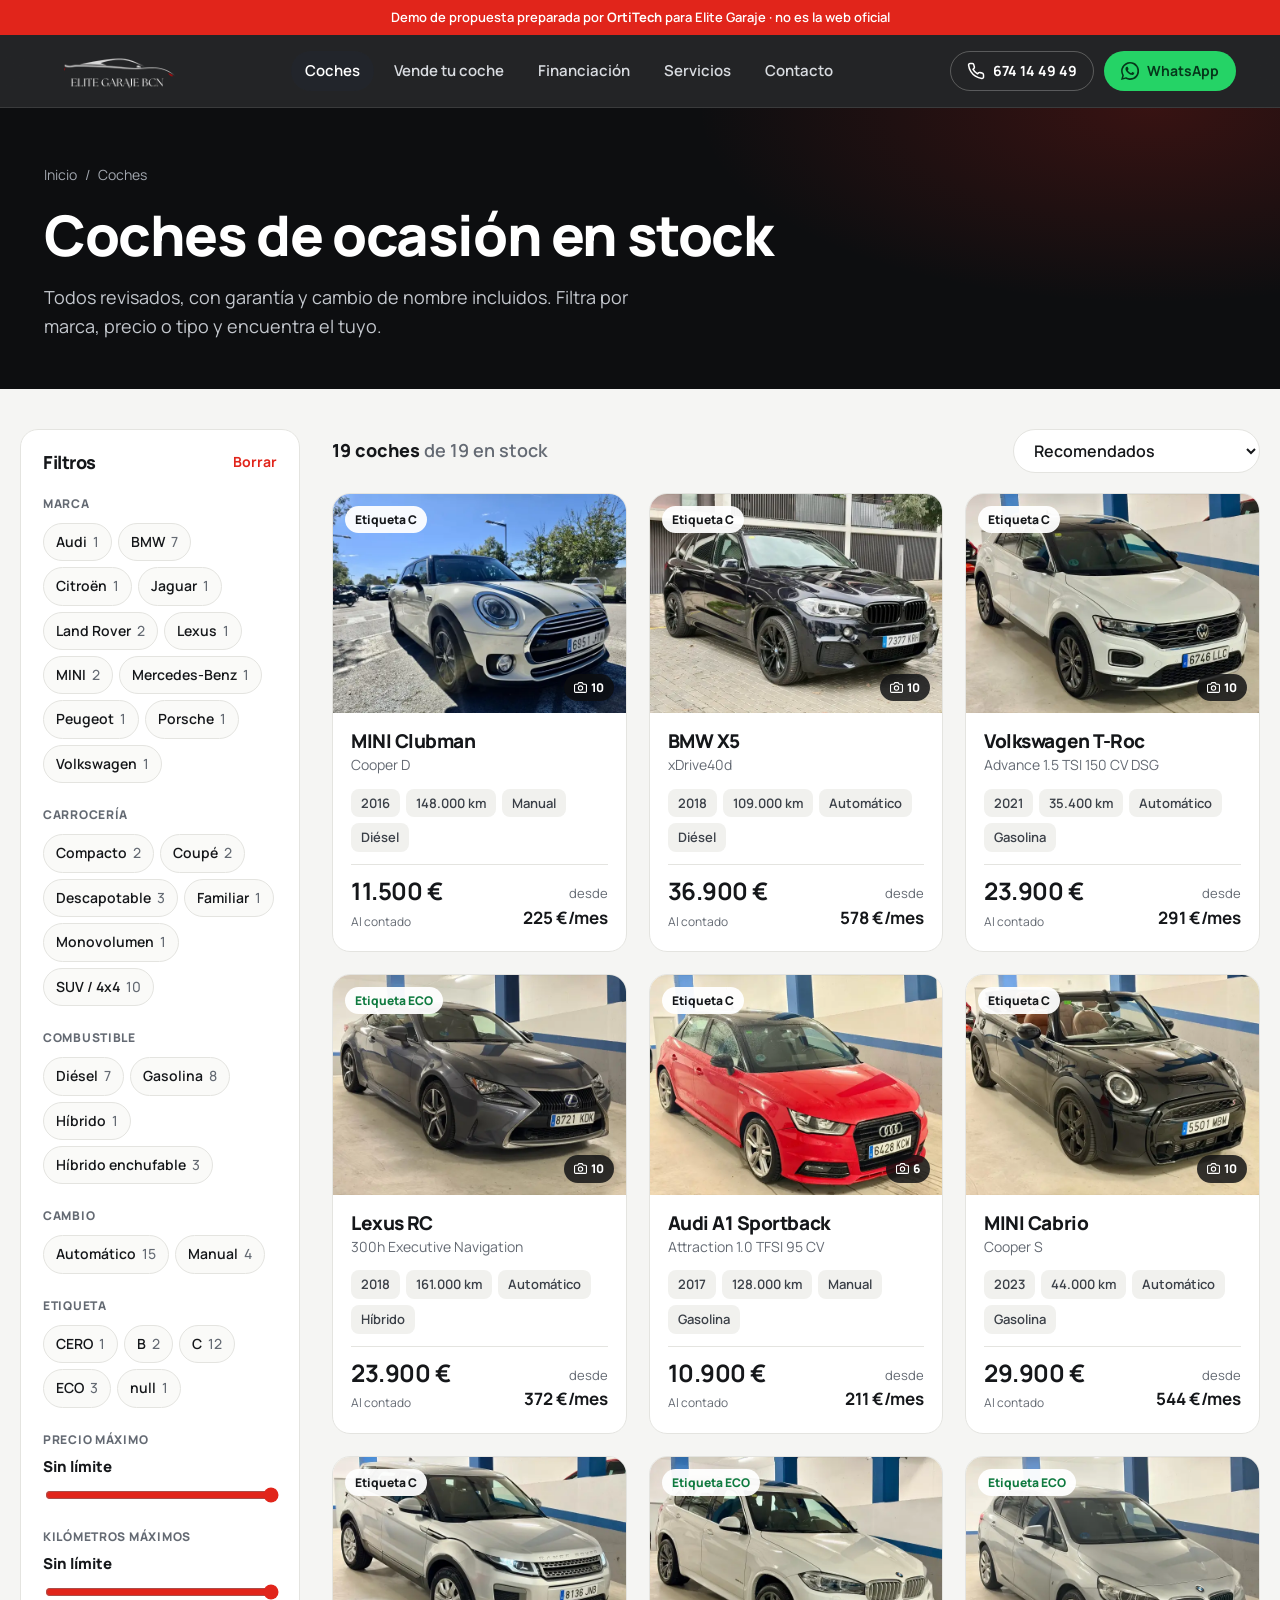
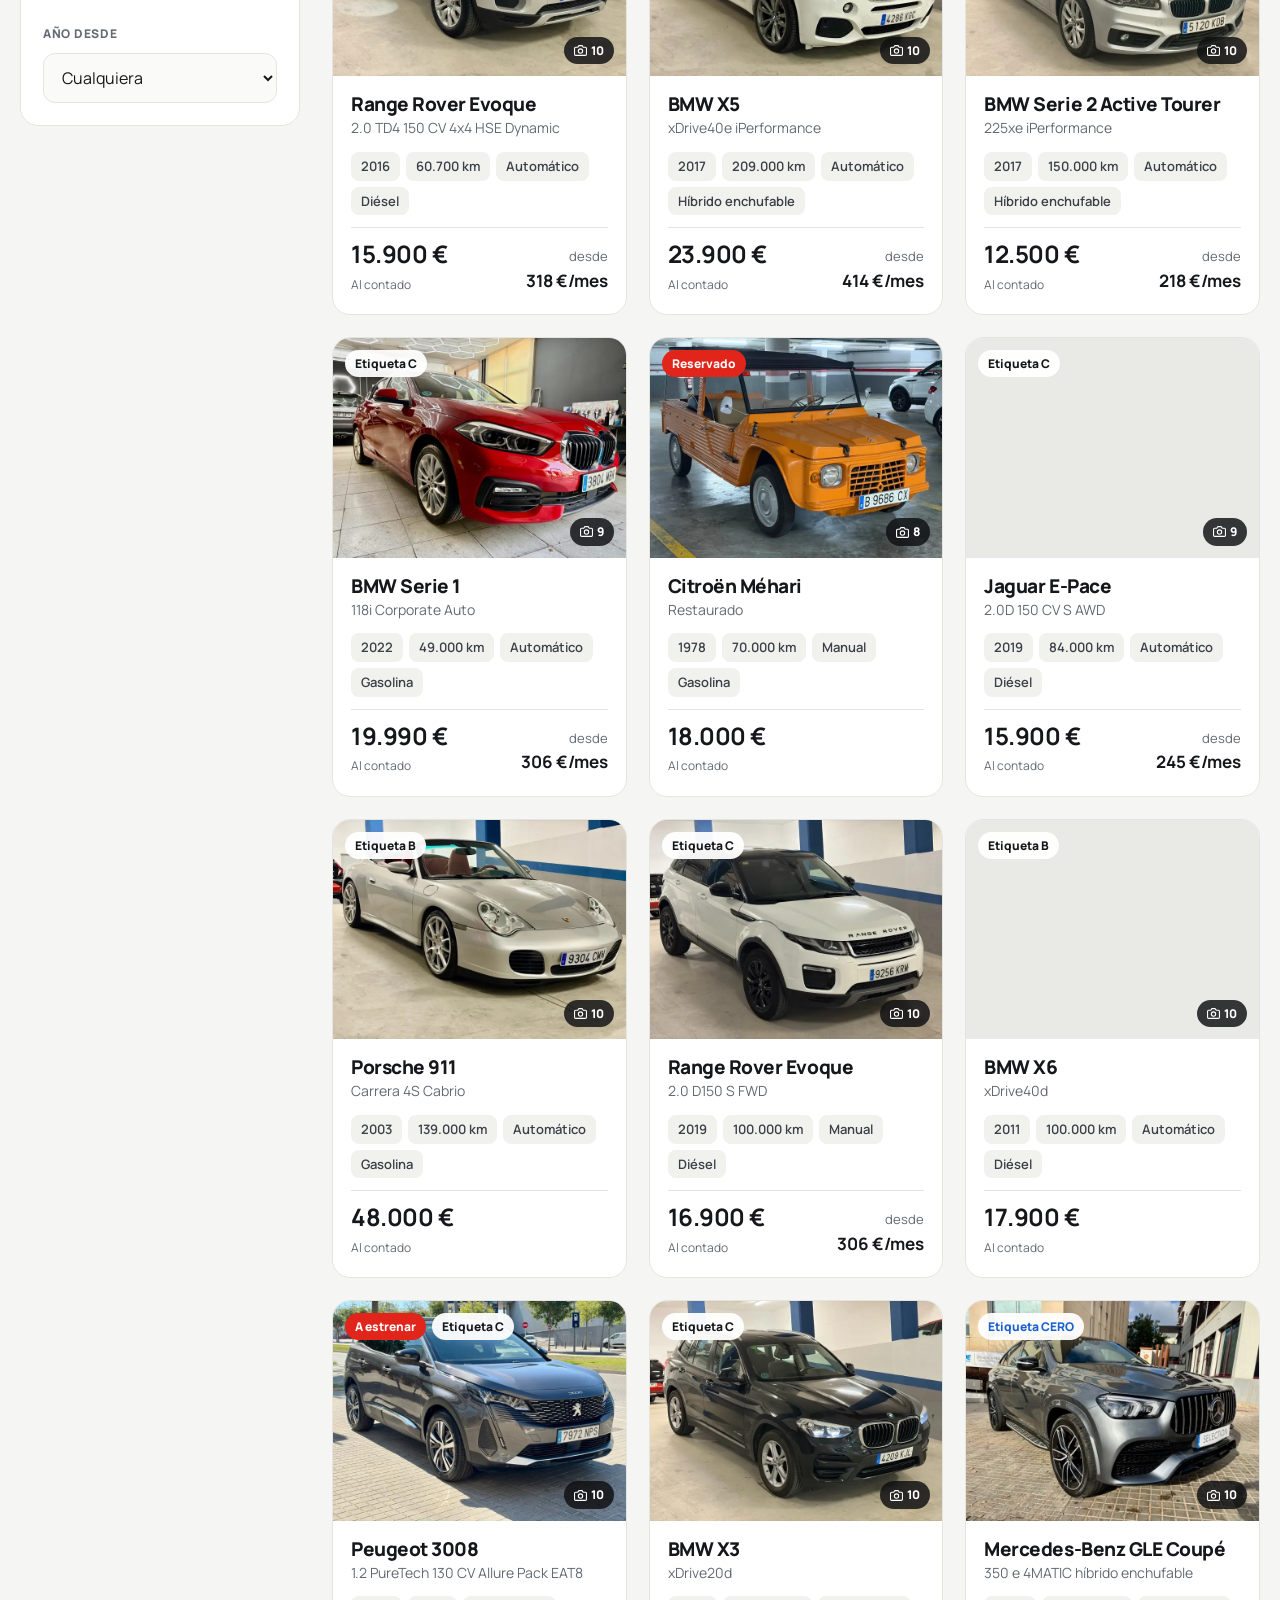
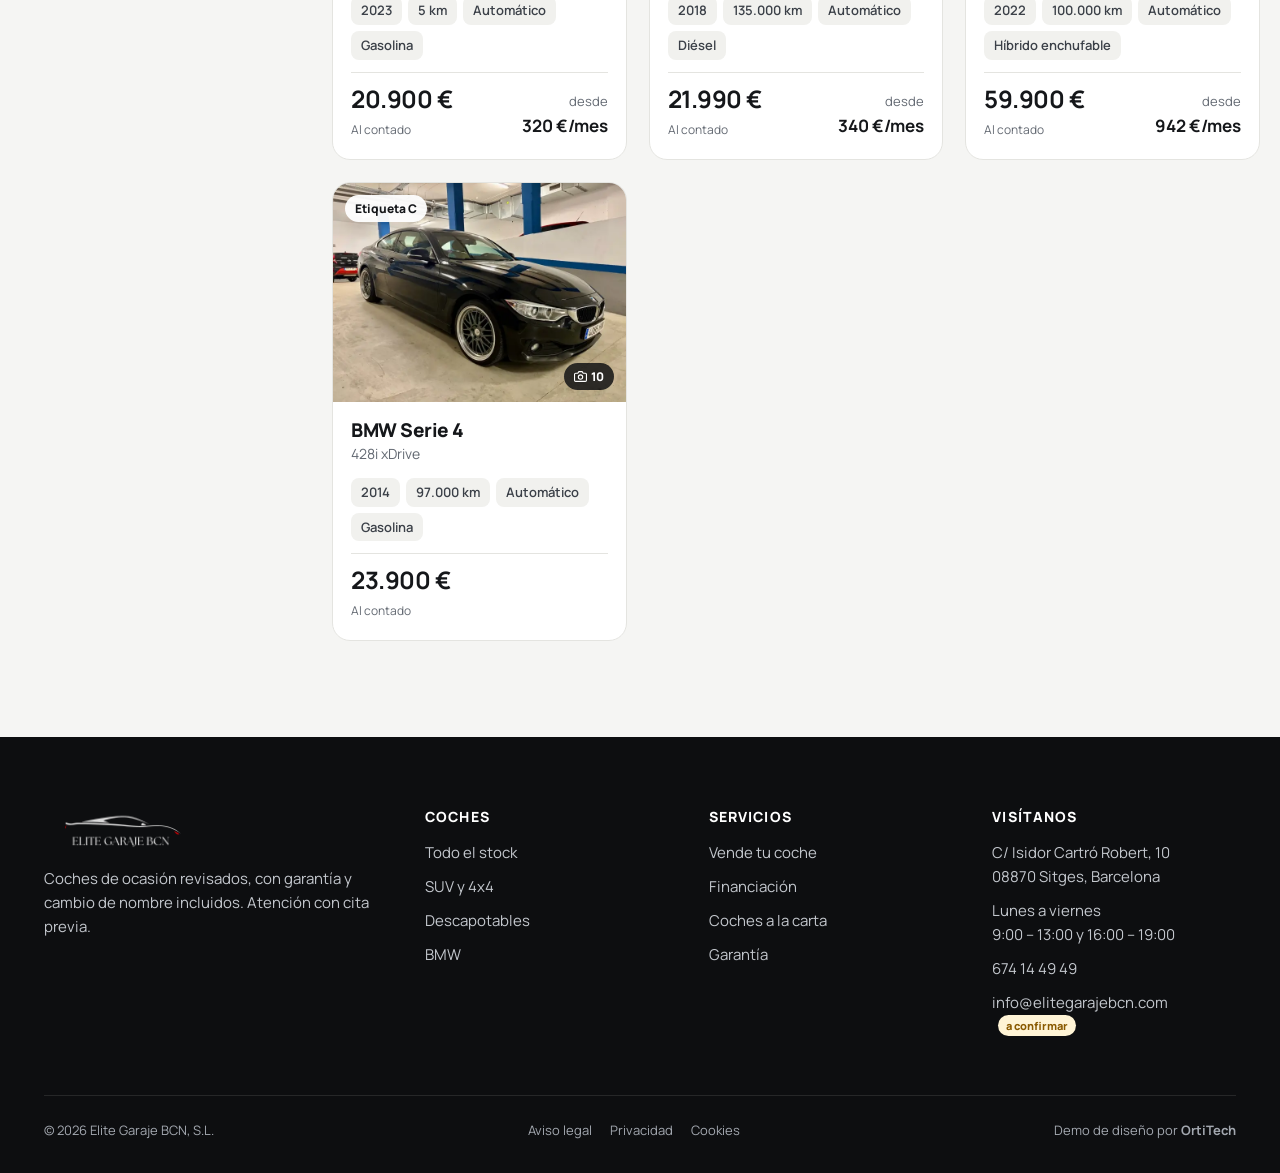
==== commit 95f5334f: "Demo Elite Garaje: dirección de Sitges (ya no están en Sant Just) Co-Authored-By: Claude Opus 5.5 <n" ====
--- a/elitegaraje/coche.html
+++ b/elitegaraje/coche.html
@@ -11,7 +11,7 @@
 <link rel="preconnect" href="https://fonts.googleapis.com">
 <link rel="preconnect" href="https://fonts.gstatic.com" crossorigin>
 <link href="https://fonts.googleapis.com/css2?family=Manrope:wght@400;500;600;700;800&display=swap" rel="stylesheet">
-<link rel="stylesheet" href="css/styles.css?v=4">
+<link rel="stylesheet" href="css/styles.css?v=5">
 </head>
 <body data-page="coche">
 <div id="top"></div>
@@ -56,7 +56,7 @@
 </div>
 
 <div id="bottom"></div>
-<script src="js/coches.js?v=4"></script>
-<script src="js/app.js?v=4"></script>
+<script src="js/coches.js?v=5"></script>
+<script src="js/app.js?v=5"></script>
 </body>
 </html>
